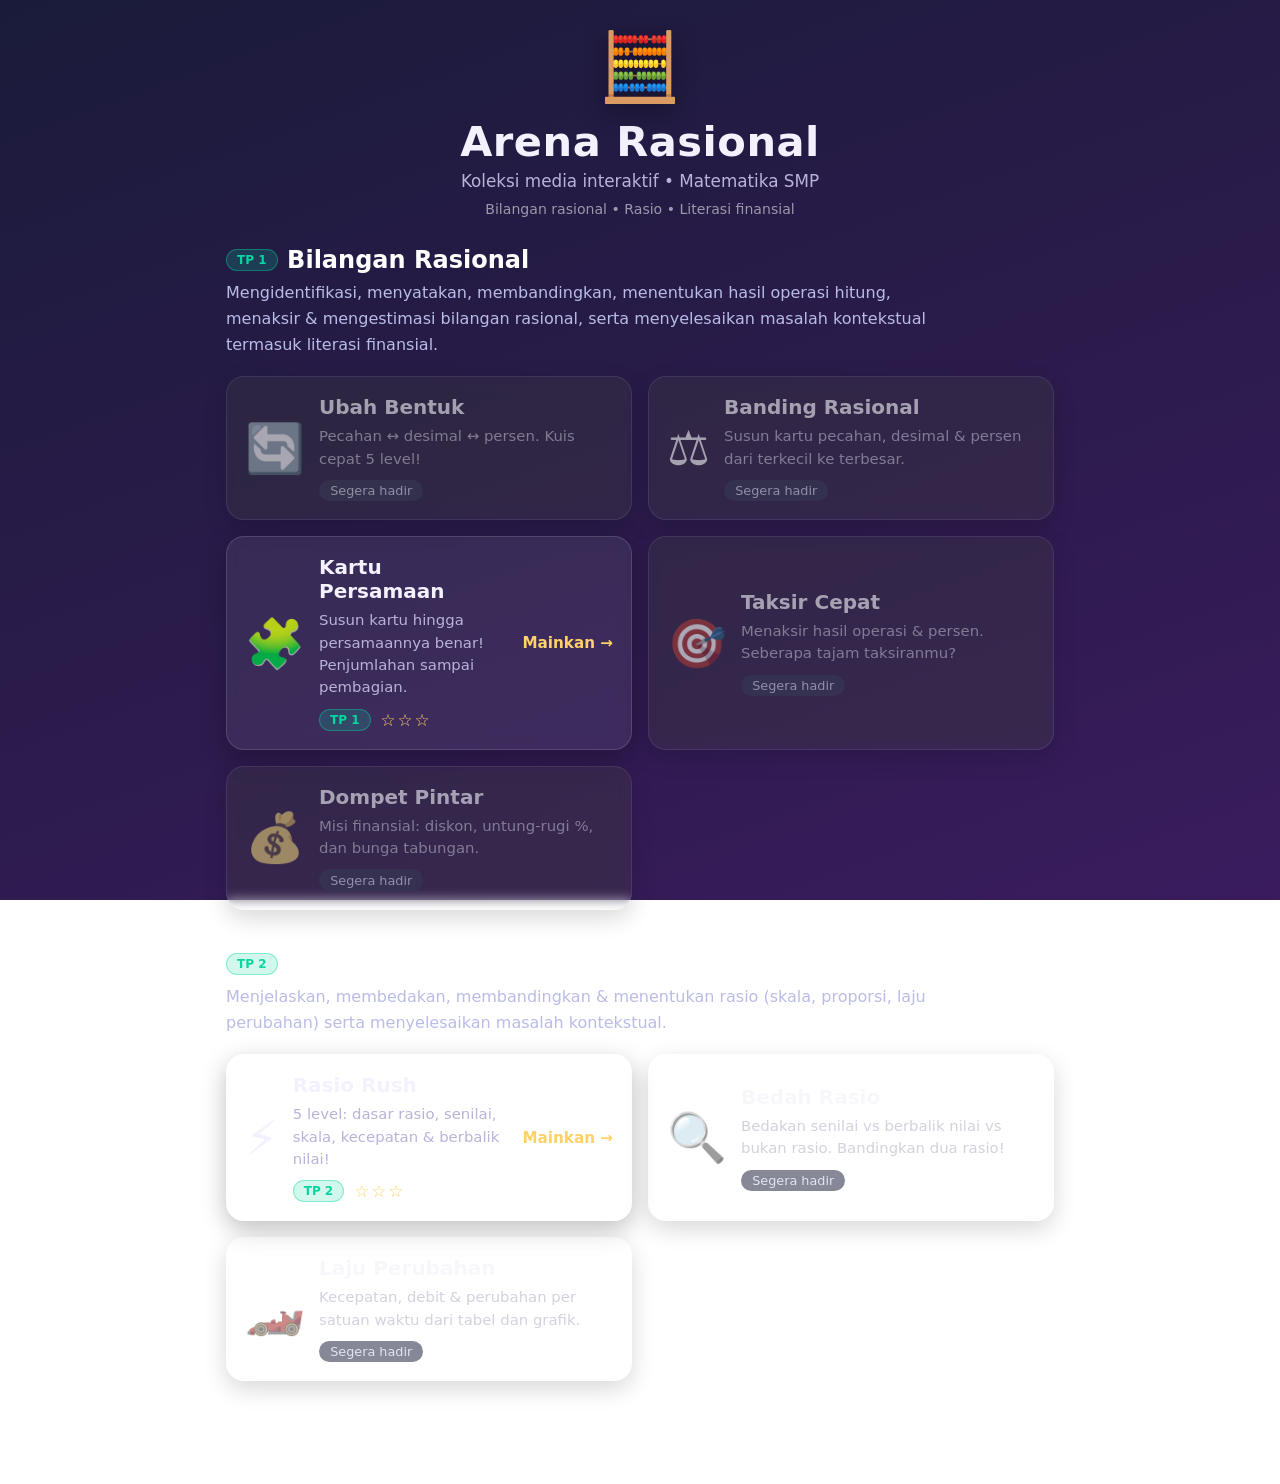
==== index.html @ 1a86c8f7 "Arena Rasional v0.1: portal TP 1 & TP 2 + Rasio Rush + Kartu Persamaan (6 game baru segera hadir)" ====
<!DOCTYPE html>
<html lang="id">
<head>
<meta charset="UTF-8">
<meta name="viewport" content="width=device-width, initial-scale=1.0">
<meta name="theme-color" content="#1a1b3a">
<title>Arena Rasional — Koleksi Game Matematika</title>
<meta name="description" content="Koleksi media interaktif matematika SMP: bilangan rasional & rasio.">
<link rel="stylesheet" href="css/style.css">
</head>
<body>
<div id="app">
  <header class="hero">
    <div class="logo">🧮</div>
    <h1>Arena Rasional</h1>
    <p class="subtitle">Koleksi media interaktif &bull; Matematika SMP</p>
    <p class="tp">Bilangan rasional &bull; Rasio &bull; Literasi finansial</p>
  </header>

  <section class="tp-section">
    <h2 class="tp-title"><span class="tp-tag">TP 1</span> Bilangan Rasional</h2>
    <p class="tp-desc">Mengidentifikasi, menyatakan, membandingkan, menentukan hasil operasi hitung, menaksir &amp; mengestimasi bilangan rasional, serta menyelesaikan masalah kontekstual termasuk literasi finansial.</p>
    <main class="grid">
      <div class="game-card soon">
        <div class="gc-icon">🔄</div>
        <div class="gc-body">
          <h2>Ubah Bentuk</h2>
          <p>Pecahan ↔ desimal ↔ persen. Kuis cepat 5 level!</p>
          <div class="gc-meta"><span class="soon-badge">Segera hadir</span></div>
        </div>
      </div>
      <div class="game-card soon">
        <div class="gc-icon">⚖️</div>
        <div class="gc-body">
          <h2>Banding Rasional</h2>
          <p>Susun kartu pecahan, desimal &amp; persen dari terkecil ke terbesar.</p>
          <div class="gc-meta"><span class="soon-badge">Segera hadir</span></div>
        </div>
      </div>
      <a class="game-card" href="kartu-persamaan/">
        <div class="gc-icon">🧩</div>
        <div class="gc-body">
          <h2>Kartu Persamaan</h2>
          <p>Susun kartu hingga persamaannya benar! Penjumlahan sampai pembagian.</p>
          <div class="gc-meta"><span class="tp-tag">TP 1</span><span class="stars" id="stars-kartu-persamaan">☆☆☆</span></div>
        </div>
        <div class="gc-go">Mainkan →</div>
      </a>
      <div class="game-card soon">
        <div class="gc-icon">🎯</div>
        <div class="gc-body">
          <h2>Taksir Cepat</h2>
          <p>Menaksir hasil operasi &amp; persen. Seberapa tajam taksiranmu?</p>
          <div class="gc-meta"><span class="soon-badge">Segera hadir</span></div>
        </div>
      </div>
      <div class="game-card soon">
        <div class="gc-icon">💰</div>
        <div class="gc-body">
          <h2>Dompet Pintar</h2>
          <p>Misi finansial: diskon, untung-rugi %, dan bunga tabungan.</p>
          <div class="gc-meta"><span class="soon-badge">Segera hadir</span></div>
        </div>
      </div>
    </main>
  </section>

  <section class="tp-section">
    <h2 class="tp-title"><span class="tp-tag">TP 2</span> Rasio</h2>
    <p class="tp-desc">Menjelaskan, membedakan, membandingkan &amp; menentukan rasio (skala, proporsi, laju perubahan) serta menyelesaikan masalah kontekstual.</p>
    <main class="grid">
      <a class="game-card" href="rasio-rush/">
        <div class="gc-icon">⚡</div>
        <div class="gc-body">
          <h2>Rasio Rush</h2>
          <p>5 level: dasar rasio, senilai, skala, kecepatan &amp; berbalik nilai!</p>
          <div class="gc-meta"><span class="tp-tag">TP 2</span><span class="stars" id="stars-rasio-rush">☆☆☆</span></div>
        </div>
        <div class="gc-go">Mainkan →</div>
      </a>
      <div class="game-card soon">
        <div class="gc-icon">🔍</div>
        <div class="gc-body">
          <h2>Bedah Rasio</h2>
          <p>Bedakan senilai vs berbalik nilai vs bukan rasio. Bandingkan dua rasio!</p>
          <div class="gc-meta"><span class="soon-badge">Segera hadir</span></div>
        </div>
      </div>
      <div class="game-card soon">
        <div class="gc-icon">🏎️</div>
        <div class="gc-body">
          <h2>Laju Perubahan</h2>
          <p>Kecepatan, debit &amp; perubahan per satuan waktu dari tabel dan grafik.</p>
          <div class="gc-meta"><span class="soon-badge">Segera hadir</span></div>
        </div>
      </div>
    </main>
  </section>

  <footer class="foot">Arena Rasional &bull; Matematika SMP &bull; Bilangan Rasional & Rasio</footer>
</div>

<script>
(function () {
  /* Bintang diambil dari progres asli tiap game (5 level → 3 bintang) */
  var games = [
    { id: 'rasio-rush', key: 'rasioRush' },
    { id: 'kartu-persamaan', key: 'kartuPersamaan' }
  ];
  games.forEach(function (g) {
    var completed = 0;
    try {
      var d = JSON.parse(localStorage.getItem(g.key)) || {};
      completed = Math.max(0, Math.min(5, (d.unlocked || 1) - 1));
    } catch (e) {}
    var n = Math.round(3 * completed / 5);
    var el = document.getElementById('stars-' + g.id);
    if (el) el.textContent = '★'.repeat(n) + '☆'.repeat(3 - n);
  });
})();
</script>
</body>
</html>
---- css/style.css ----
/* ============ Arena Bilangan Bulat — portal ============ */
:root {
  --bg1: #1a1b3a;
  --bg2: #2d1b4e;
  --card: rgba(255, 255, 255, 0.07);
  --card-border: rgba(255, 255, 255, 0.14);
  --accent: #ffd166;
  --accent2: #06d6a0;
  --text: #f4f1ff;
  --muted: #b9b3d9;
  --radius: 18px;
}

* { box-sizing: border-box; -webkit-tap-highlight-color: transparent; }

body {
  margin: 0;
  min-height: 100vh;
  font-family: 'Segoe UI', system-ui, -apple-system, sans-serif;
  color: var(--text);
  background: linear-gradient(160deg, var(--bg1), var(--bg2) 60%, #3a1c5e);
  background-attachment: fixed;
  display: flex;
  flex-direction: column;
  align-items: center;
  padding: 28px 16px 48px;
}

#app { width: 100%; max-width: 860px; }

.hero { text-align: center; margin-bottom: 26px; animation: fadeUp .4s ease; }
.logo { font-size: 4.2rem; filter: drop-shadow(0 6px 12px rgba(0,0,0,.4)); }
.hero h1 { font-size: 2.6rem; margin: 0.25em 0 0.1em; letter-spacing: 0.5px; }
.subtitle { color: var(--muted); margin: 0.2em 0; font-size: 1.05rem; }
.tp { color: rgba(255,255,255,.55); font-size: 0.88rem; max-width: 560px; margin: 0.6em auto 0; line-height: 1.5; }

@keyframes fadeUp {
  from { opacity: 0; transform: translateY(14px); }
  to   { opacity: 1; transform: translateY(0); }
}

.grid {
  display: grid;
  grid-template-columns: repeat(auto-fit, minmax(340px, 1fr));
  gap: 16px;
}

.game-card {
  display: flex;
  align-items: center;
  gap: 14px;
  background: var(--card);
  border: 1px solid var(--card-border);
  border-radius: var(--radius);
  padding: 18px;
  color: var(--text);
  text-decoration: none;
  backdrop-filter: blur(6px);
  box-shadow: 0 8px 24px rgba(0, 0, 0, 0.25);
  transition: transform 0.14s ease, border-color 0.14s ease, box-shadow 0.14s ease;
  animation: fadeUp .4s ease;
}
.game-card:hover {
  transform: translateY(-4px);
  border-color: var(--accent);
  box-shadow: 0 12px 30px rgba(0, 0, 0, 0.35);
}
.gc-icon { font-size: 3rem; flex-shrink: 0; }
.gc-body { flex: 1; min-width: 0; }
.gc-body h2 { margin: 0 0 6px; font-size: 1.25rem; }
.gc-body p { margin: 0 0 10px; color: var(--muted); font-size: 0.93rem; line-height: 1.5; }
.gc-meta { display: flex; align-items: center; gap: 10px; }
.tp-tag {
  font-size: 0.75rem;
  font-weight: 800;
  background: rgba(6, 214, 160, 0.18);
  color: var(--accent2);
  border: 1px solid rgba(6, 214, 160, 0.4);
  padding: 3px 10px;
  border-radius: 99px;
}
.stars { color: var(--accent); font-size: 1.05rem; letter-spacing: 2px; }
.gc-go {
  flex-shrink: 0;
  font-weight: 800;
  color: var(--accent);
  font-size: 0.95rem;
  white-space: nowrap;
}

.foot {
  margin-top: 34px;
  color: rgba(255, 255, 255, 0.35);
  font-size: 0.8rem;
  text-align: center;
}

@media (max-width: 480px) {
  .hero h1 { font-size: 2rem; }
  .grid { grid-template-columns: 1fr; }
  .gc-icon { font-size: 2.4rem; }
}

/* --- Arena Rasional: seksi TP & kartu segera hadir --- */
.tp-section { max-width: 1100px; margin: 0 auto 2.5rem; padding: 0 1rem; }
.tp-title { color: #fff; font-size: 1.5rem; margin: 0 0 0.4rem; display: flex; align-items: center; gap: 0.6rem; }
.tp-desc { color: #b9bce8; max-width: 70ch; margin: 0 0 1.2rem; line-height: 1.6; }
.game-card.soon { opacity: 0.62; filter: grayscale(0.5); cursor: default; }
.game-card.soon:hover { transform: none; box-shadow: none; }
.soon-badge { display: inline-block; background: #3a3d6e; color: #cfd2ff; font-size: 0.8rem; padding: 0.2rem 0.7rem; border-radius: 999px; }
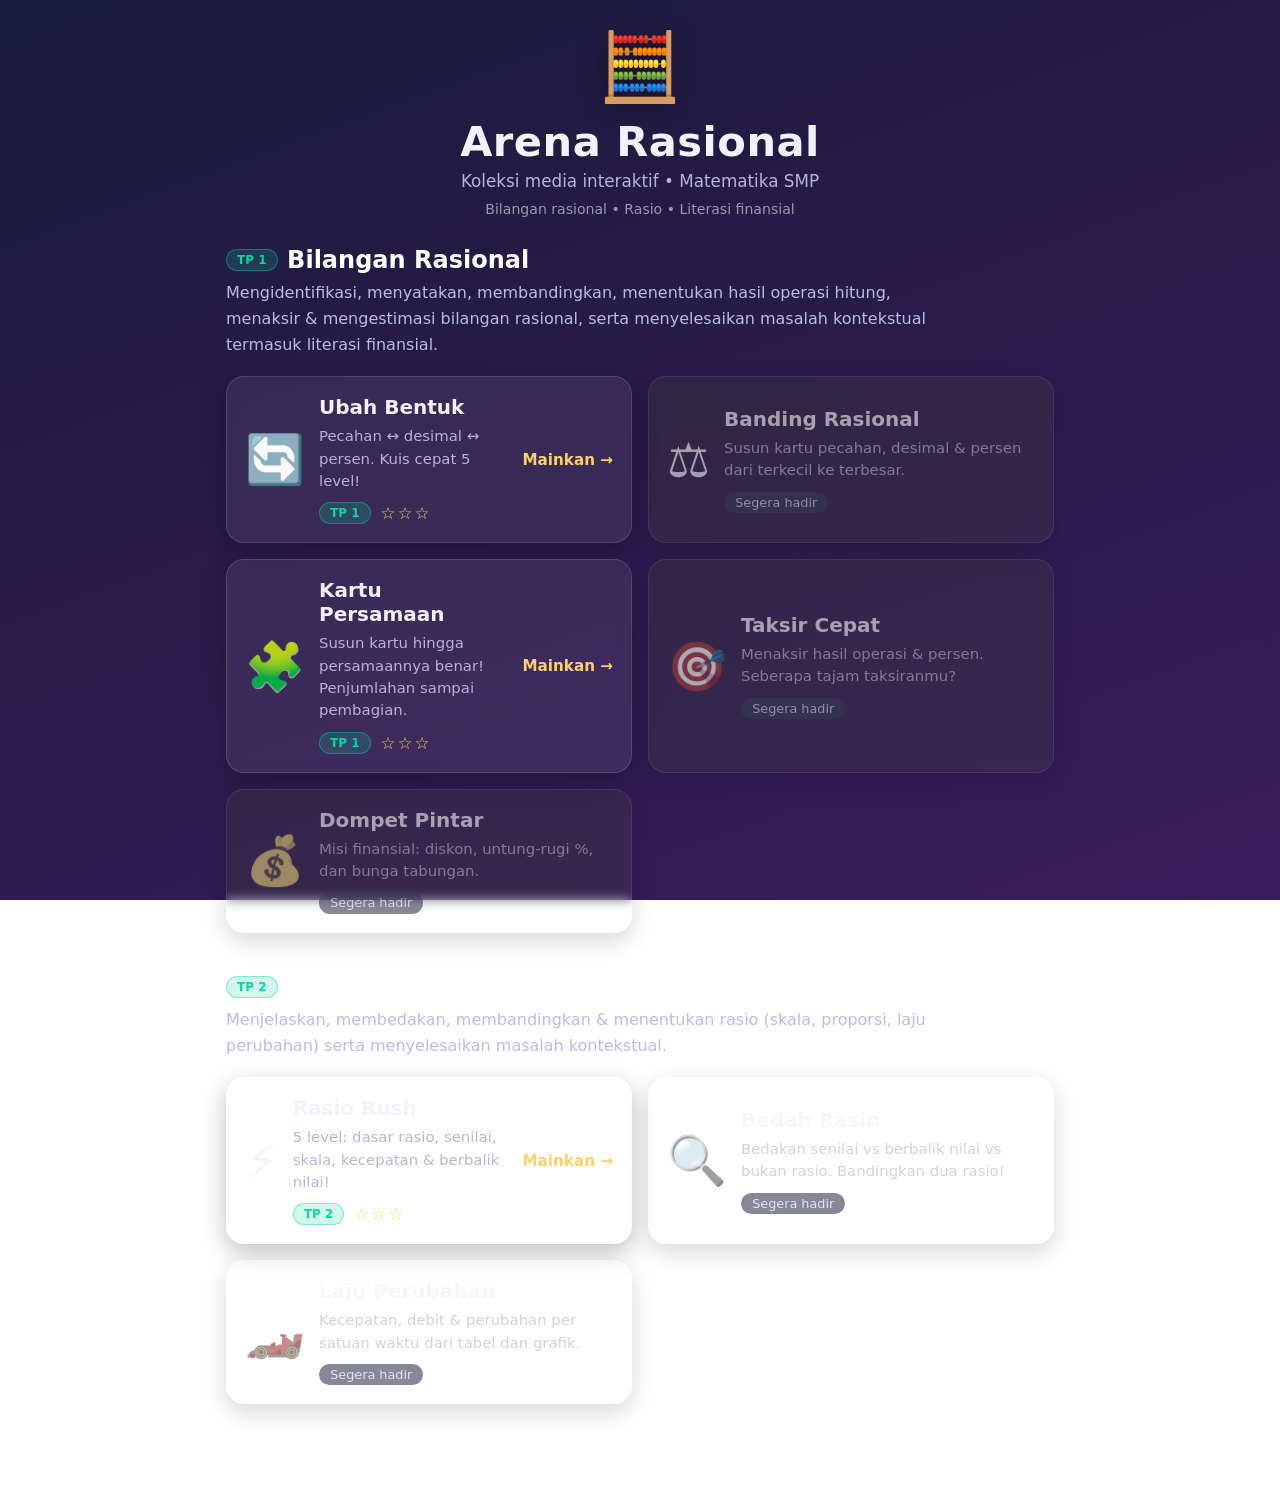
==== commit 1817c383: "Tahap 2: game Ubah Bentuk (pecahan-desimal-persen, 5 level) + aktifkan kartu di portal" ====
--- a/index.html
+++ b/index.html
@@ -21,14 +21,15 @@
     <h2 class="tp-title"><span class="tp-tag">TP 1</span> Bilangan Rasional</h2>
     <p class="tp-desc">Mengidentifikasi, menyatakan, membandingkan, menentukan hasil operasi hitung, menaksir &amp; mengestimasi bilangan rasional, serta menyelesaikan masalah kontekstual termasuk literasi finansial.</p>
     <main class="grid">
-      <div class="game-card soon">
+      <a class="game-card" href="ubah-bentuk/">
         <div class="gc-icon">🔄</div>
         <div class="gc-body">
           <h2>Ubah Bentuk</h2>
           <p>Pecahan ↔ desimal ↔ persen. Kuis cepat 5 level!</p>
-          <div class="gc-meta"><span class="soon-badge">Segera hadir</span></div>
+          <div class="gc-meta"><span class="tp-tag">TP 1</span><span class="stars" id="stars-ubah-bentuk">☆☆☆</span></div>
         </div>
-      </div>
+        <div class="gc-go">Mainkan →</div>
+      </a>
       <div class="game-card soon">
         <div class="gc-icon">⚖️</div>
         <div class="gc-body">
@@ -105,7 +106,8 @@
   /* Bintang diambil dari progres asli tiap game (5 level → 3 bintang) */
   var games = [
     { id: 'rasio-rush', key: 'rasioRush' },
-    { id: 'kartu-persamaan', key: 'kartuPersamaan' }
+    { id: 'kartu-persamaan', key: 'kartuPersamaan' },
+    { id: 'ubah-bentuk', key: 'ubahBentuk' }
   ];
   games.forEach(function (g) {
     var completed = 0;
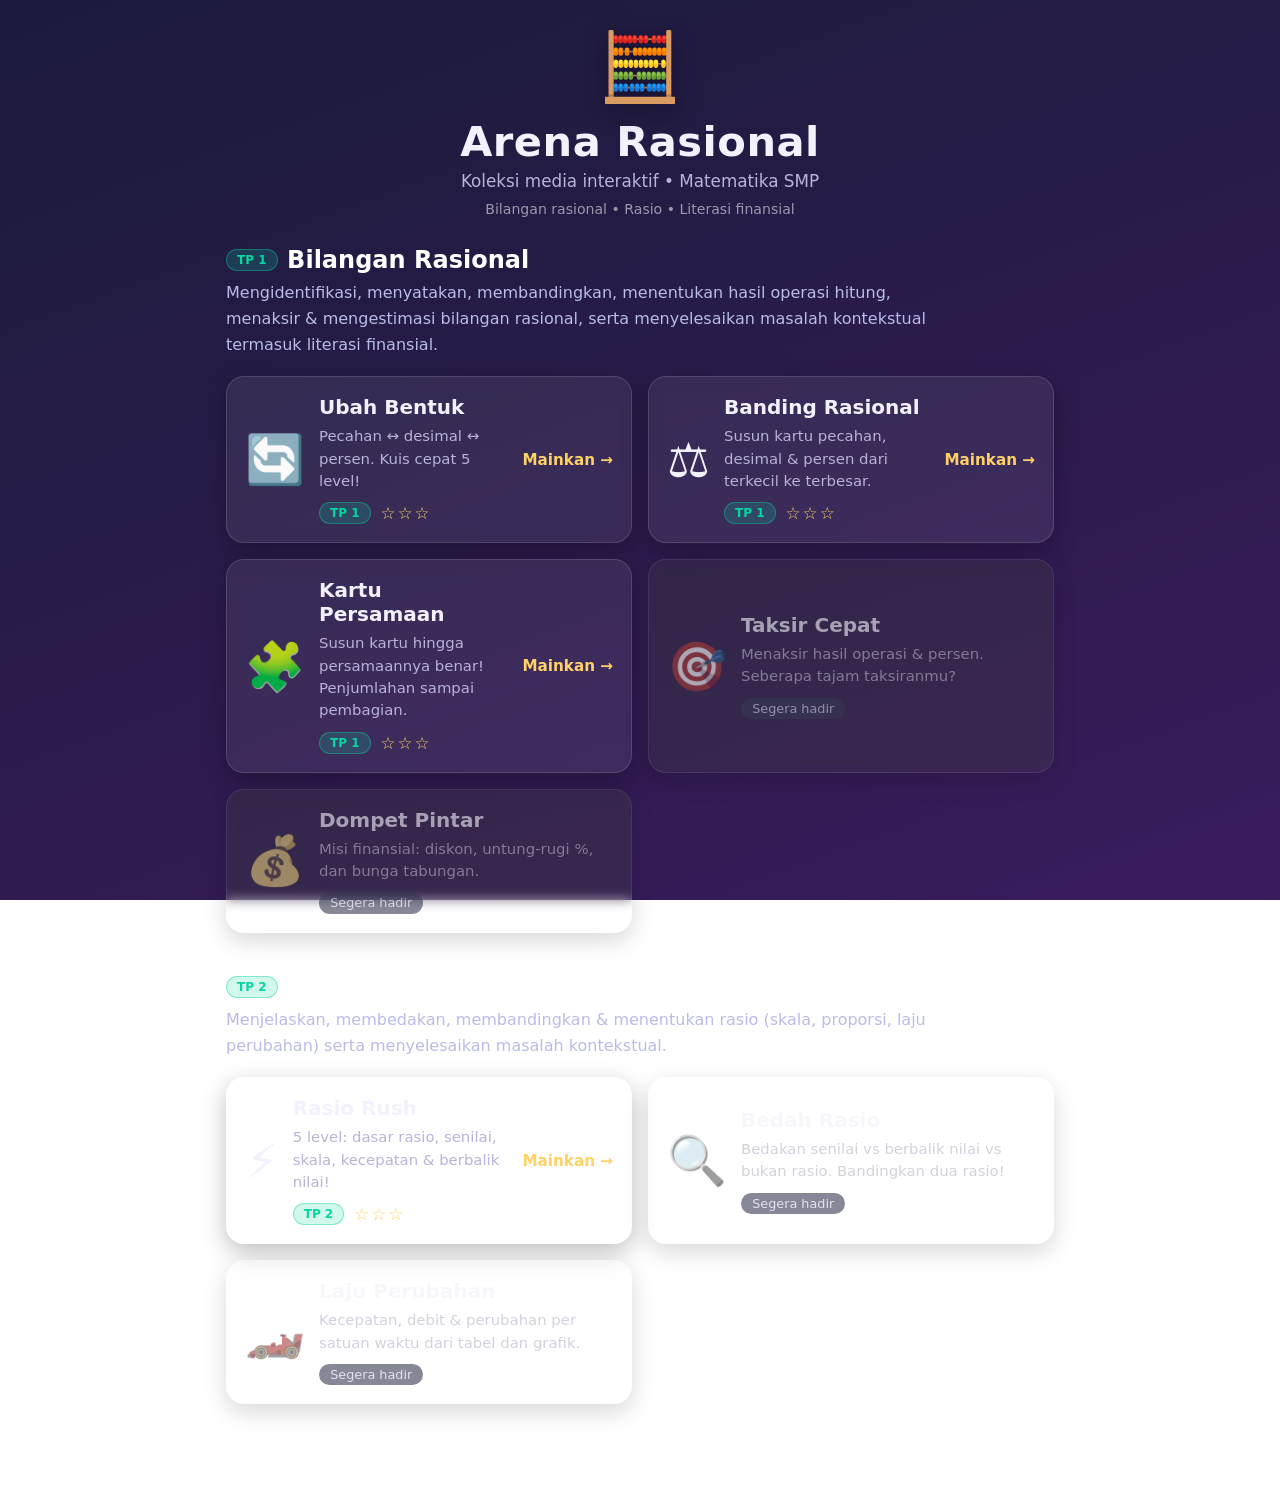
==== commit 03c0005a: "Tahap 3: game Banding Rasional (susun pecahan-desimal-persen, 5 level) + aktifkan kartu di portal" ====
--- a/index.html
+++ b/index.html
@@ -30,14 +30,15 @@
         </div>
         <div class="gc-go">Mainkan →</div>
       </a>
-      <div class="game-card soon">
+      <a class="game-card" href="banding-rasional/">
         <div class="gc-icon">⚖️</div>
         <div class="gc-body">
           <h2>Banding Rasional</h2>
           <p>Susun kartu pecahan, desimal &amp; persen dari terkecil ke terbesar.</p>
-          <div class="gc-meta"><span class="soon-badge">Segera hadir</span></div>
+          <div class="gc-meta"><span class="tp-tag">TP 1</span><span class="stars" id="stars-banding-rasional">☆☆☆</span></div>
         </div>
-      </div>
+        <div class="gc-go">Mainkan →</div>
+      </a>
       <a class="game-card" href="kartu-persamaan/">
         <div class="gc-icon">🧩</div>
         <div class="gc-body">
@@ -107,7 +108,8 @@
   var games = [
     { id: 'rasio-rush', key: 'rasioRush' },
     { id: 'kartu-persamaan', key: 'kartuPersamaan' },
-    { id: 'ubah-bentuk', key: 'ubahBentuk' }
+    { id: 'ubah-bentuk', key: 'ubahBentuk' },
+    { id: 'banding-rasional', key: 'bandingRasional' }
   ];
   games.forEach(function (g) {
     var completed = 0;
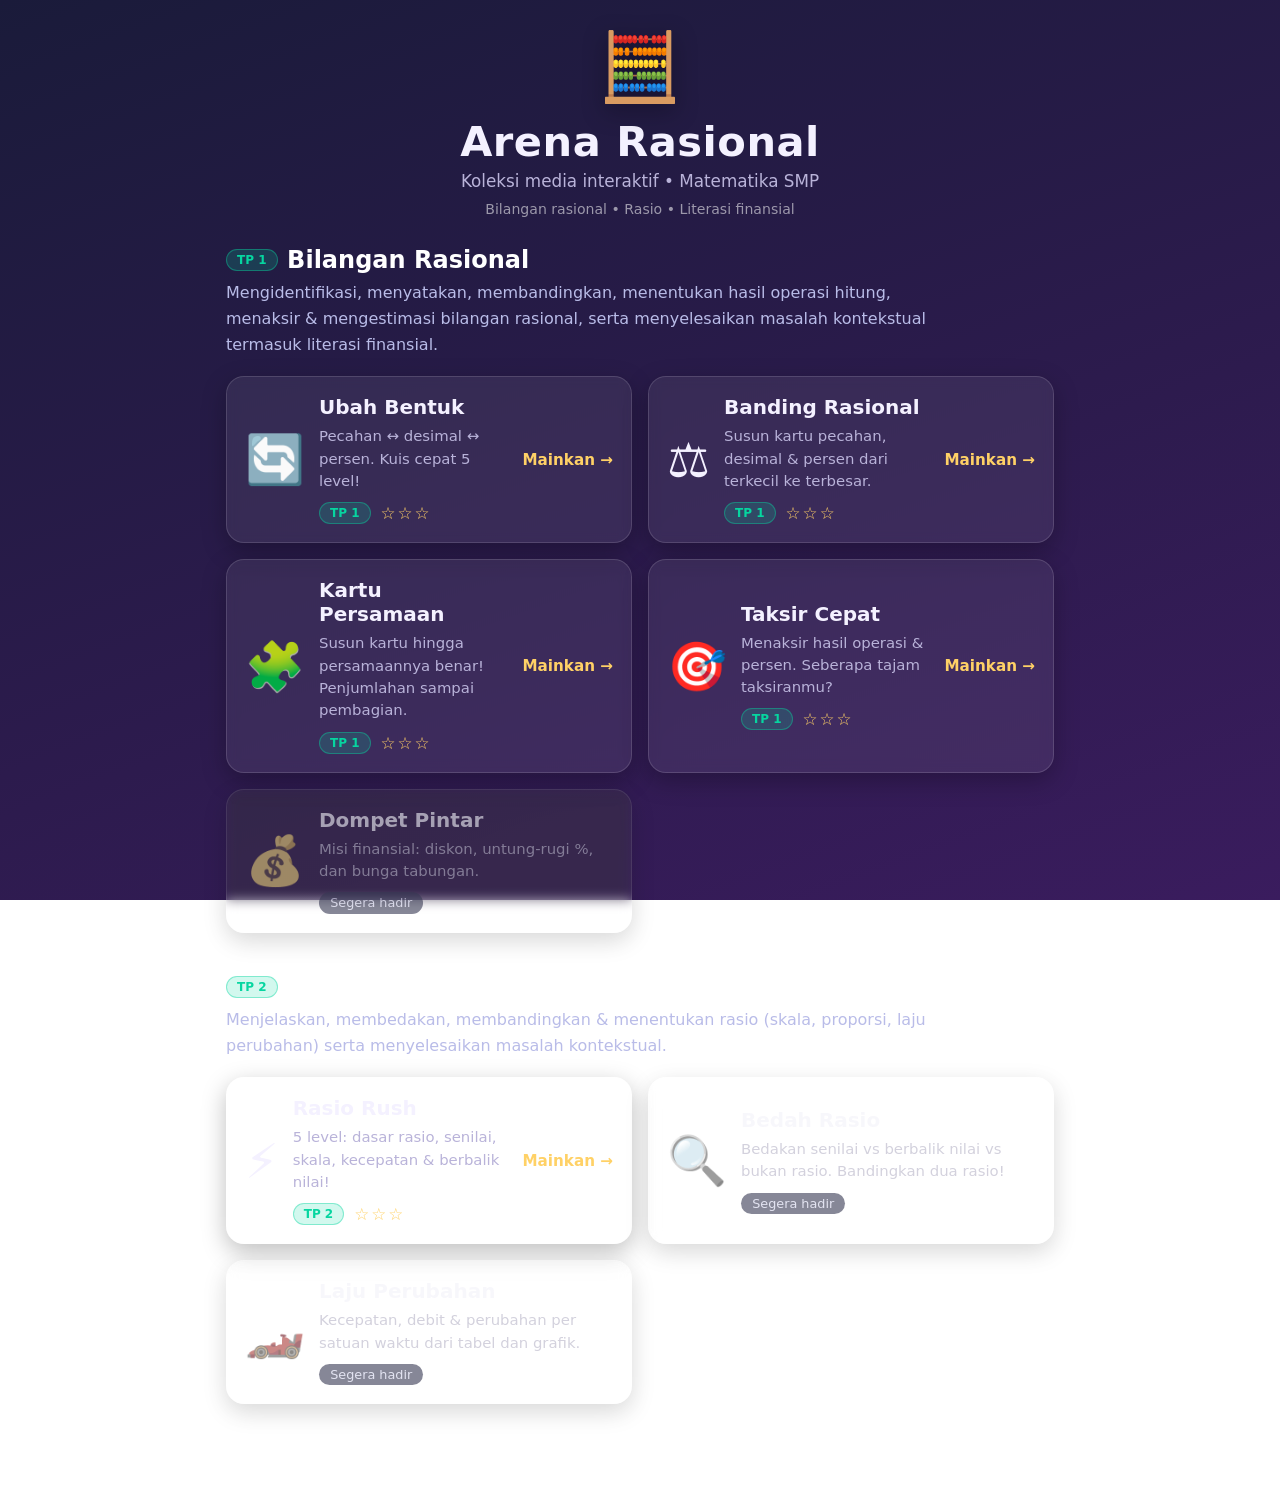
==== commit 91cc5d57: "Tahap 4: game Taksir Cepat (estimasi operasi, persen, cek kewajaran, 5 level) + aktifkan kartu di po" ====
--- a/index.html
+++ b/index.html
@@ -48,14 +48,15 @@
         </div>
         <div class="gc-go">Mainkan →</div>
       </a>
-      <div class="game-card soon">
+      <a class="game-card" href="taksir-cepat/">
         <div class="gc-icon">🎯</div>
         <div class="gc-body">
           <h2>Taksir Cepat</h2>
           <p>Menaksir hasil operasi &amp; persen. Seberapa tajam taksiranmu?</p>
-          <div class="gc-meta"><span class="soon-badge">Segera hadir</span></div>
+          <div class="gc-meta"><span class="tp-tag">TP 1</span><span class="stars" id="stars-taksir-cepat">☆☆☆</span></div>
         </div>
-      </div>
+        <div class="gc-go">Mainkan →</div>
+      </a>
       <div class="game-card soon">
         <div class="gc-icon">💰</div>
         <div class="gc-body">
@@ -109,7 +110,8 @@
     { id: 'rasio-rush', key: 'rasioRush' },
     { id: 'kartu-persamaan', key: 'kartuPersamaan' },
     { id: 'ubah-bentuk', key: 'ubahBentuk' },
-    { id: 'banding-rasional', key: 'bandingRasional' }
+    { id: 'banding-rasional', key: 'bandingRasional' },
+    { id: 'taksir-cepat', key: 'taksirCepat' }
   ];
   games.forEach(function (g) {
     var completed = 0;
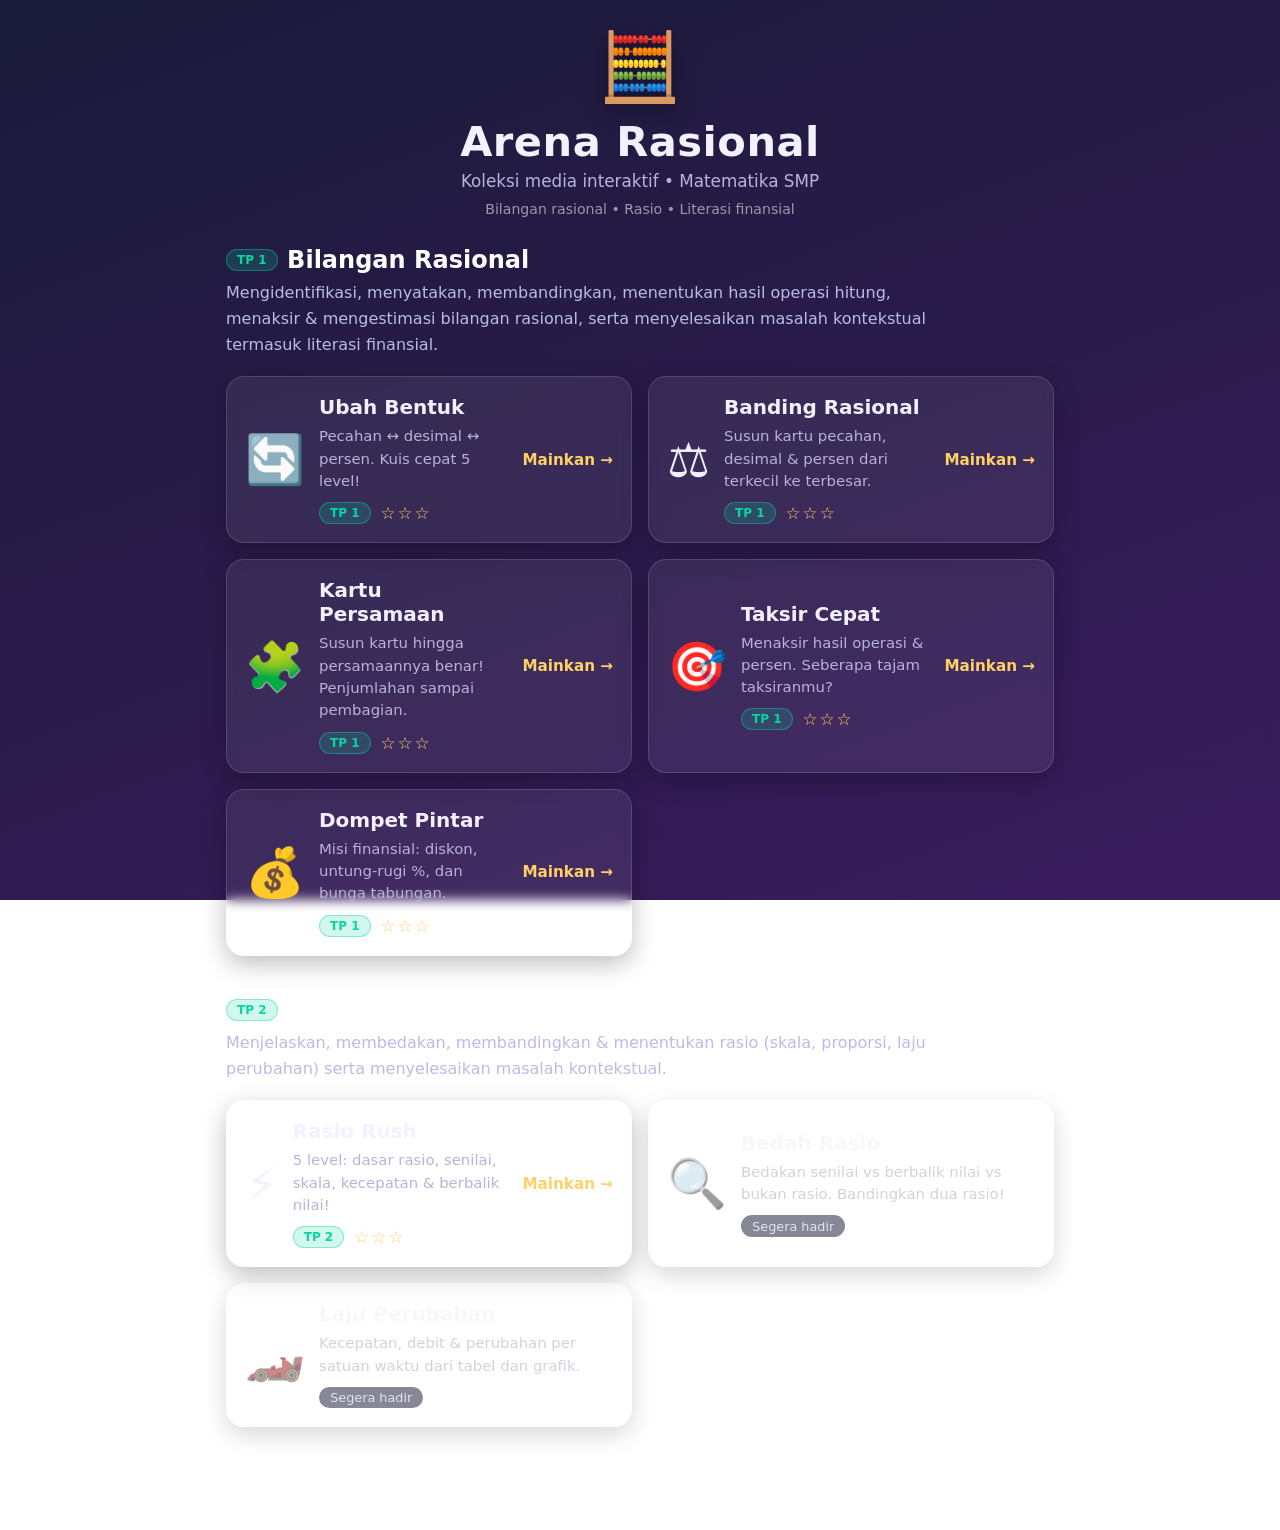
==== commit 002a387f: "Tahap 5: game Dompet Pintar (literasi finansial: diskon, untung-rugi, bunga, pajak, 5 misi) + aktifk" ====
--- a/index.html
+++ b/index.html
@@ -57,14 +57,15 @@
         </div>
         <div class="gc-go">Mainkan →</div>
       </a>
-      <div class="game-card soon">
+      <a class="game-card" href="dompet-pintar/">
         <div class="gc-icon">💰</div>
         <div class="gc-body">
           <h2>Dompet Pintar</h2>
           <p>Misi finansial: diskon, untung-rugi %, dan bunga tabungan.</p>
-          <div class="gc-meta"><span class="soon-badge">Segera hadir</span></div>
+          <div class="gc-meta"><span class="tp-tag">TP 1</span><span class="stars" id="stars-dompet-pintar">☆☆☆</span></div>
         </div>
-      </div>
+        <div class="gc-go">Mainkan →</div>
+      </a>
     </main>
   </section>
 
@@ -111,7 +112,8 @@
     { id: 'kartu-persamaan', key: 'kartuPersamaan' },
     { id: 'ubah-bentuk', key: 'ubahBentuk' },
     { id: 'banding-rasional', key: 'bandingRasional' },
-    { id: 'taksir-cepat', key: 'taksirCepat' }
+    { id: 'taksir-cepat', key: 'taksirCepat' },
+    { id: 'dompet-pintar', key: 'dompetPintar' }
   ];
   games.forEach(function (g) {
     var completed = 0;
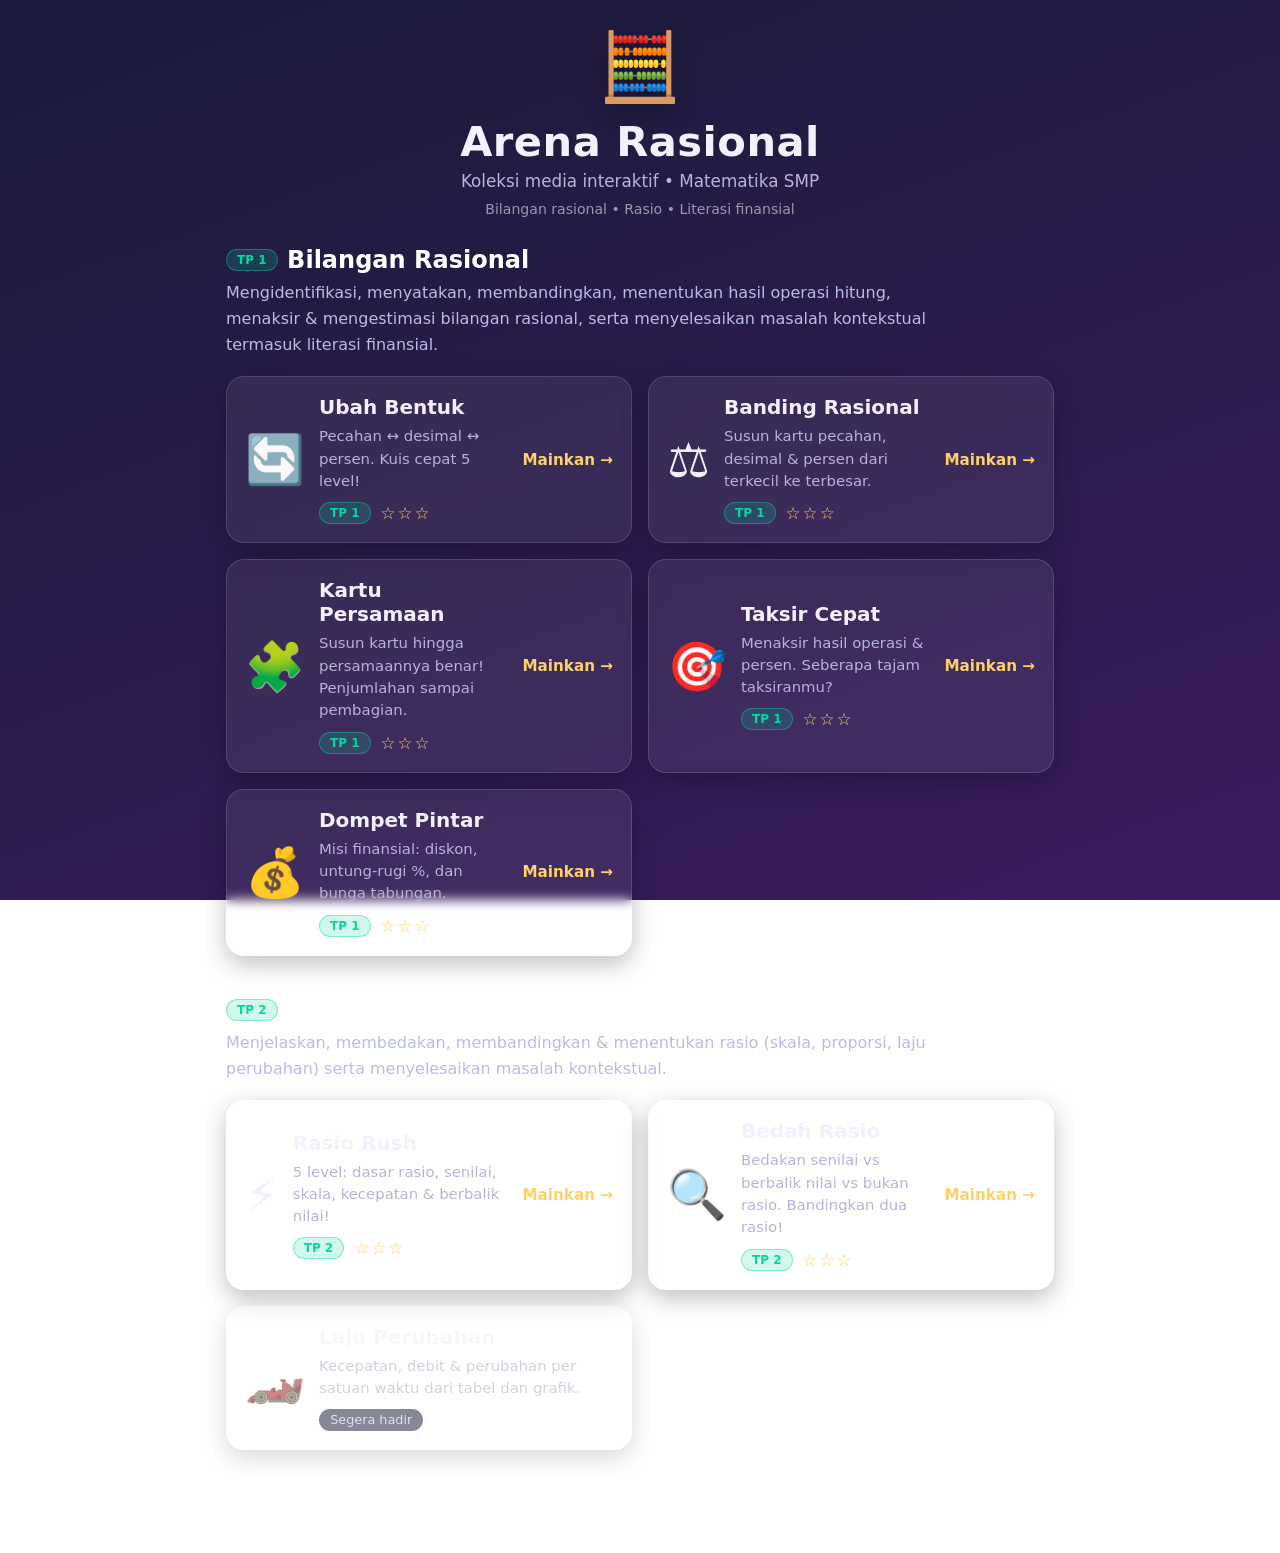
==== commit 353b4a4c: "Tahap 6: Bedah Rasio (Lab Klasifikasi + Arena Banding, eksplorasi interaktif tanpa timer) + aktifkan" ====
--- a/index.html
+++ b/index.html
@@ -82,14 +82,15 @@
         </div>
         <div class="gc-go">Mainkan →</div>
       </a>
-      <div class="game-card soon">
+      <a class="game-card" href="bedah-rasio/">
         <div class="gc-icon">🔍</div>
         <div class="gc-body">
           <h2>Bedah Rasio</h2>
           <p>Bedakan senilai vs berbalik nilai vs bukan rasio. Bandingkan dua rasio!</p>
-          <div class="gc-meta"><span class="soon-badge">Segera hadir</span></div>
+          <div class="gc-meta"><span class="tp-tag">TP 2</span><span class="stars" id="stars-bedah-rasio">☆☆☆</span></div>
         </div>
-      </div>
+        <div class="gc-go">Mainkan →</div>
+      </a>
       <div class="game-card soon">
         <div class="gc-icon">🏎️</div>
         <div class="gc-body">
@@ -125,6 +126,13 @@
     var el = document.getElementById('stars-' + g.id);
     if (el) el.textContent = '★'.repeat(n) + '☆'.repeat(3 - n);
   });
+  /* Bedah Rasio memakai format progres sendiri {lab, arena} -> rata-rata */
+  try {
+    var b = JSON.parse(localStorage.getItem('bedahRasio')) || {};
+    var avg = Math.round(((b.lab || 0) + (b.arena || 0)) / 2);
+    var be = document.getElementById('stars-bedah-rasio');
+    if (be && avg > 0) be.textContent = '★'.repeat(avg) + '☆'.repeat(3 - avg);
+  } catch (e) {}
 })();
 </script>
 </body>
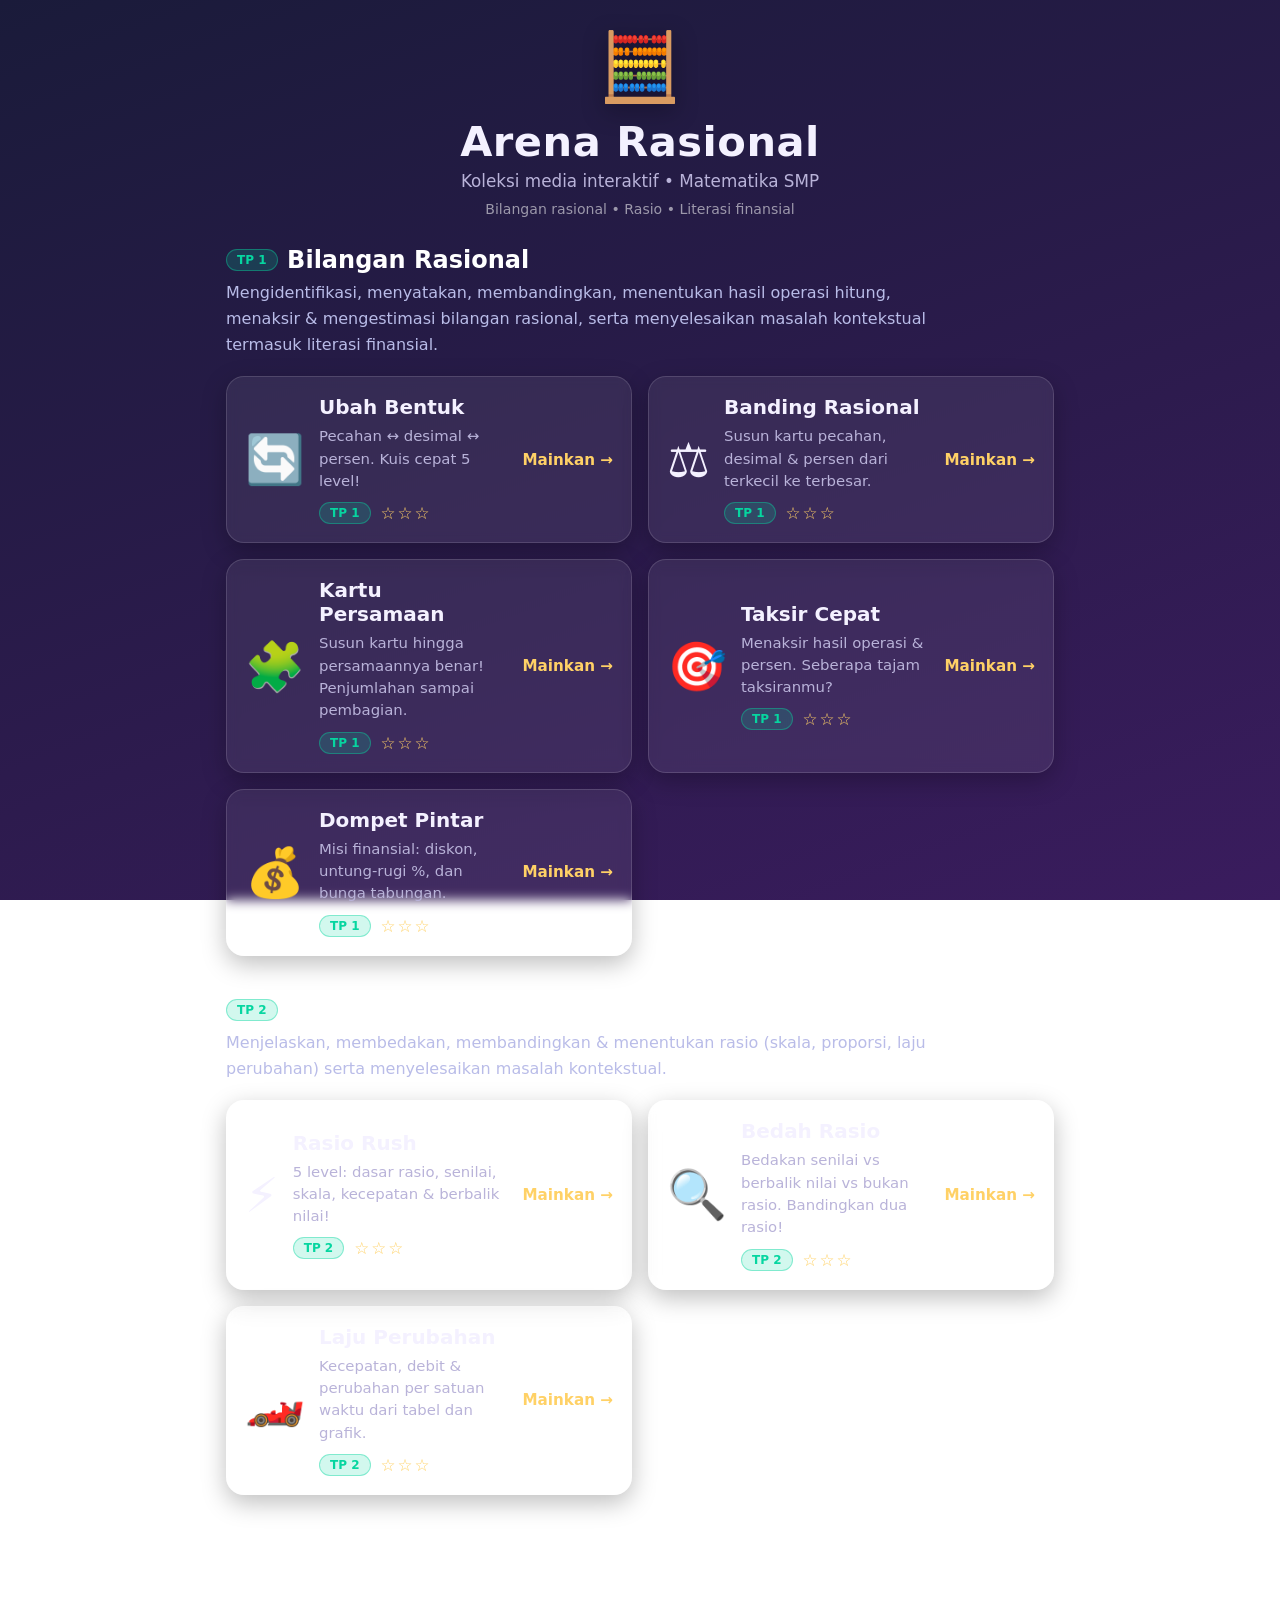
==== commit d95ef48b: "Tahap 7: game Laju Perubahan (kecepatan, debit, tabel & grafik jarak-waktu, 5 level + lintasan balap" ====
--- a/index.html
+++ b/index.html
@@ -91,14 +91,15 @@
         </div>
         <div class="gc-go">Mainkan →</div>
       </a>
-      <div class="game-card soon">
+      <a class="game-card" href="laju-perubahan/">
         <div class="gc-icon">🏎️</div>
         <div class="gc-body">
           <h2>Laju Perubahan</h2>
-          <p>Kecepatan, debit &amp; perubahan per satuan waktu dari tabel dan grafik.</p>
-          <div class="gc-meta"><span class="soon-badge">Segera hadir</span></div>
+          <p>Kecepatan, debit & perubahan per satuan waktu dari tabel dan grafik.</p>
+          <div class="gc-meta"><span class="tp-tag">TP 2</span><span class="stars" id="stars-laju-perubahan">☆☆☆</span></div>
         </div>
-      </div>
+        <div class="gc-go">Mainkan →</div>
+      </a>
     </main>
   </section>
 
@@ -114,7 +115,8 @@
     { id: 'ubah-bentuk', key: 'ubahBentuk' },
     { id: 'banding-rasional', key: 'bandingRasional' },
     { id: 'taksir-cepat', key: 'taksirCepat' },
-    { id: 'dompet-pintar', key: 'dompetPintar' }
+    { id: 'dompet-pintar', key: 'dompetPintar' },
+    { id: 'laju-perubahan', key: 'lajuPerubahan' }
   ];
   games.forEach(function (g) {
     var completed = 0;
